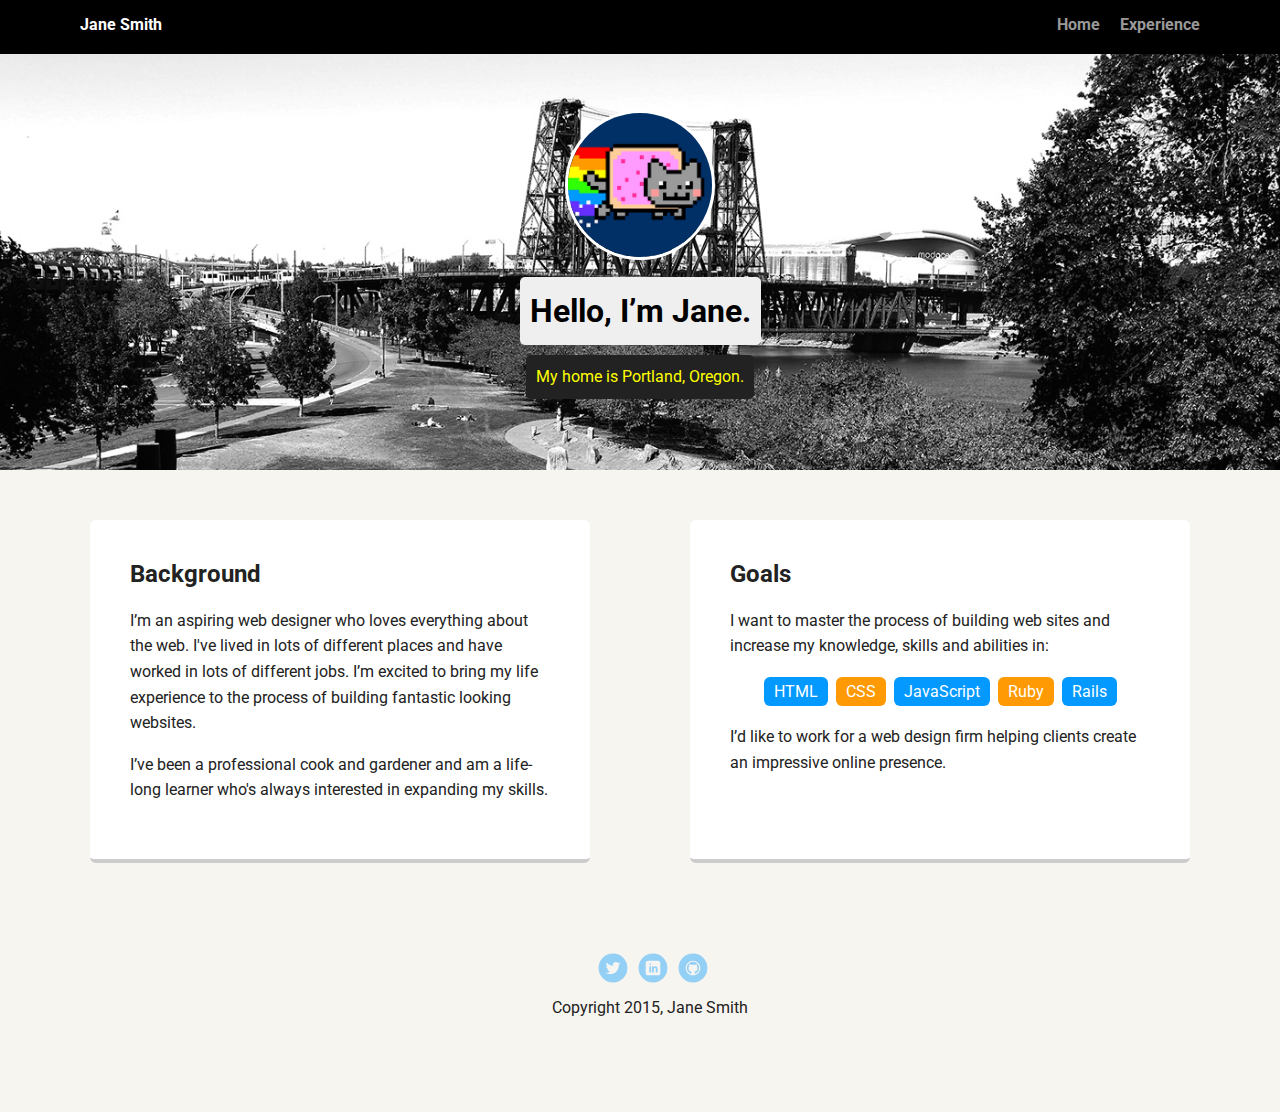
==== index.html @ 749cf706 "Added project starter files" ====
<!doctype html>
<html lang="en">
<head>
  <meta charset="utf-8">
  <title>Jane Smith's Profile</title>
  <meta name="viewport" content="width=device-width, initial-scale=1.0">
  <link rel="stylesheet" href="styles.css">
  <link href="https://fonts.googleapis.com/css?family=Muli%7CRoboto:400,300,500,700,900" rel="stylesheet"></head>
  <body>

    <div class="main-nav">
        <ul class="nav">
          <li class="name">Jane Smith</li>
          <li><a href="#">Home</a></li>
          <li><a href="#">Experience</a></li>
        </ul>
    </div>

    <header>
      <img src="images/me.png" alt="Drawing of Jane Smith" class="profile-image">
      <h1 class="tag name">Hello, I’m Jane.</h1>
      <p class="tag location">My home is Portland, Oregon.</p>
    </header>

    <main class="flex">
      <div class="card">
        <h2>Background</h2>
        <p>I’m an aspiring web designer who loves everything about the web. I've lived in lots of different places and have worked in lots of different jobs. I’m excited to bring my life experience to the process of building fantastic looking websites.</p>
        <p>I’ve been a professional cook and gardener and am a life-long learner who's always interested in expanding my skills.</p>
      </div> 

      <div class="card">
        <h2>Goals</h2>
        <p>I want to master the process of building web sites and increase my knowledge, skills and abilities in:</p>
        <ul class="skills">
          <li>HTML</li>
          <li>CSS</li>
          <li>JavaScript</li>
          <li>Ruby</li>
          <li>Rails</li>
        </ul>
        <p>I’d like to work for a web design firm helping clients create an impressive online presence.</p>
      </div> 

    </main>
    <footer>
      <ul>
        <li><a href="#" class="social twitter">Twitter</a></li>
        <li><a href="#" class="social linkedin">LinkedIn</a></li>
        <li><a href="#" class="social github">Github</a></li>
      </ul>
      <p class="copyright">Copyright 2015, Jane Smith</p>
    </footer>
  </body>
  </html>
---- styles.css ----
/* Global Layout Set-up */
* { 
  box-sizing: border-box;
}
  
body {
  margin: 0;
  padding: 0;
  text-align: center;
  font-family: 'Roboto', sans-serif;
  color: #222;
  background: #f7f5f0;
}
/* Link Styles */

a {
  text-decoration: none;
  color: #999;
}
a:hover {
  color: #6633ff;
}

/* Section Styles */

.main-nav {
  width: 100%;
  background: black;
  min-height: 30px;
  padding: 10px;
  position: fixed;
  text-align: center;
}
.nav {
  display: flex;
  justify-content: space-around;
  font-weight: 700;
  list-style-type: none;
  margin: 0 auto;
  padding: 0;
}

.nav .name {
    display: block;
    margin-right: auto;
    color: white;
}
.nav li {
  padding: 5px 10px 10px 10px;
}
.nav a {
  transition: all .5s;
}
.nav a:hover {
  color: white
}

header {
  text-align: center;
  background: url('images/portland.jpg') no-repeat top center ;
  background-size: cover;
  overflow: hidden;
  padding-top: 60px;
}
header {
  line-height: 1.5;
}
header .profile-image {
  margin-top: 50px;
  width: 150px;
  height: 150px;
  border-radius: 50%;
  border: 3px solid white;
  transition: all .5s;
}
header .profile-image:hover {
  transform: scale(1.2) rotate(5deg);
}
.tag {
  background-color: #efefef;
  color: black;
  padding: 10px;
  border-radius: 5px;
  display: table;
  margin: 10px auto;
} 
.location {
  background-color: #222;
  color: yellow;
}
.card {
  margin: 30px;
  padding: 20px 40px 40px;
  max-width: 500px;
  text-align: left;
  background: #fff;
  border-bottom: 4px solid #ccc;
  border-radius: 6px;
  transition: all .5s;
}
.card:hover {
  border-color: #ff99ff;
}

ul.skills {
  padding: 0;
  text-align: center;
}

.skills li {
  border-radius: 6px;
  display: inline-block;
  background: #ff9904;
  color: white;
  padding: 5px 10px;
  margin: 2px;
}

.skills li:nth-child(odd) {
  background: #0399ff;
}

footer {
  width: 100%;
  min-height: 30px;
  padding: 20px 0 40px 20px;
}

footer .copyright {
  top: -8px;
  font-size: .75em;
}

footer ul {
  list-style-type: none;
  margin: 0;
  padding: 0;
}

footer ul li {
  display: inline-block;
}

a.social {
  display: inline-block;
  text-indent: -9999px;
  margin-left: 5px;
  width: 30px;
  height: 30px;
  background-size: 30px 30px;
  opacity: .4;
  transition: all .5s;
}
a.twitter {
  background-image: url(images/twitter.svg);
}
a.linkedin {
  background-image: url(images/linkedin.svg);
}
a.github {
  background-image: url(images/github.svg);
}
a.social:hover {
  opacity: 1;
}
.clearfix {
  clear: both;
}

/* Styles for larger screens */
@media screen and (min-width: 720px) {
  
  .flex {
      display: -ms-flexbox;      /* TWEENER - IE 10 */
      display: flex; 
      max-width: 1200px;
      -ms-flex-pack: distribute;
      justify-content: space-around;
      margin: 0 auto;
  }

  header {
    min-height: 470px;
  }

  .nav {
    max-width: 1200px;
    padding: 0 30px;
  }


  main {
    padding-top: 20px;
  }

  main p {
    line-height: 1.6em;
  }

  footer {
    font-size: 1.3em;
    max-width: 1200px;
    margin: 40px auto;
  }

}
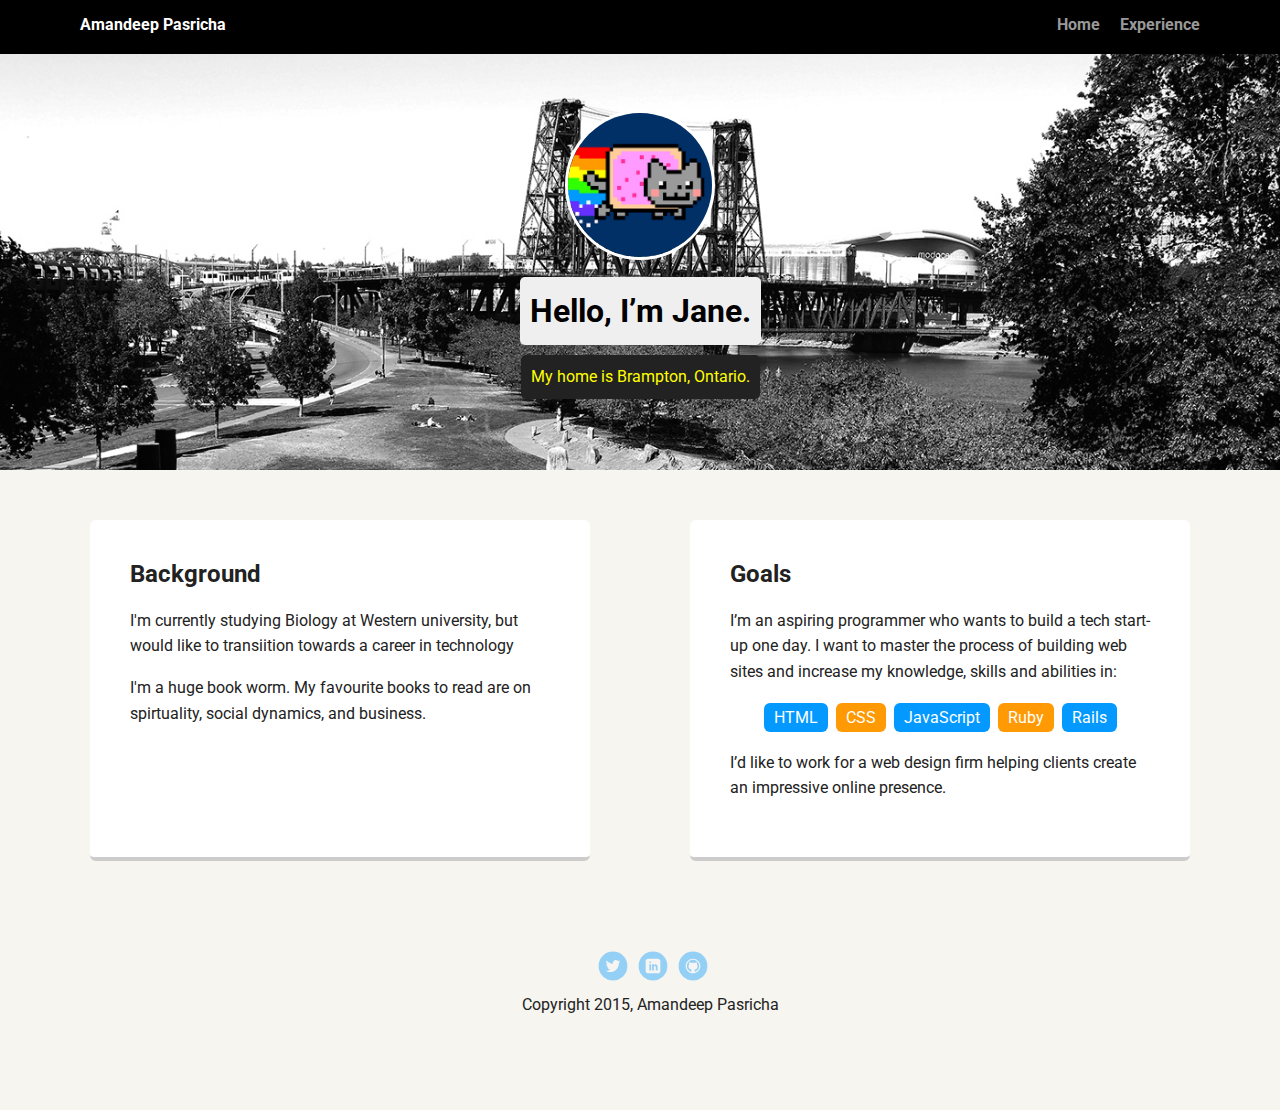
==== commit 7623c952: "Personalizing Test and Background Images" ====
--- a/index.html
+++ b/index.html
@@ -2,7 +2,7 @@
 <html lang="en">
 <head>
   <meta charset="utf-8">
-  <title>Jane Smith's Profile</title>
+  <title>Amandeep Pasricha's Profile</title>
   <meta name="viewport" content="width=device-width, initial-scale=1.0">
   <link rel="stylesheet" href="styles.css">
   <link href="https://fonts.googleapis.com/css?family=Muli%7CRoboto:400,300,500,700,900" rel="stylesheet"></head>
@@ -10,7 +10,7 @@
 
     <div class="main-nav">
         <ul class="nav">
-          <li class="name">Jane Smith</li>
+          <li class="name">Amandeep Pasricha</li>
           <li><a href="#">Home</a></li>
           <li><a href="#">Experience</a></li>
         </ul>
@@ -19,19 +19,19 @@
     <header>
       <img src="images/me.png" alt="Drawing of Jane Smith" class="profile-image">
       <h1 class="tag name">Hello, I’m Jane.</h1>
-      <p class="tag location">My home is Portland, Oregon.</p>
+      <p class="tag location">My home is Brampton, Ontario.</p>
     </header>
 
     <main class="flex">
       <div class="card">
         <h2>Background</h2>
-        <p>I’m an aspiring web designer who loves everything about the web. I've lived in lots of different places and have worked in lots of different jobs. I’m excited to bring my life experience to the process of building fantastic looking websites.</p>
-        <p>I’ve been a professional cook and gardener and am a life-long learner who's always interested in expanding my skills.</p>
+        <p>I'm currently studying Biology at Western university, but would like to transiition towards a career in technology </p>
+        <p>I'm a huge book worm. My favourite books to read are on spirtuality, social dynamics, and business.  </p>
       </div> 
 
       <div class="card">
         <h2>Goals</h2>
-        <p>I want to master the process of building web sites and increase my knowledge, skills and abilities in:</p>
+        <p>I’m an aspiring programmer who wants to build a tech start-up one day. I want to master the process of building web sites and increase my knowledge, skills and abilities in:</p>
         <ul class="skills">
           <li>HTML</li>
           <li>CSS</li>
@@ -49,7 +49,7 @@
         <li><a href="#" class="social linkedin">LinkedIn</a></li>
         <li><a href="#" class="social github">Github</a></li>
       </ul>
-      <p class="copyright">Copyright 2015, Jane Smith</p>
+      <p class="copyright">Copyright 2015, Amandeep Pasricha</p>
     </footer>
   </body>
   </html>
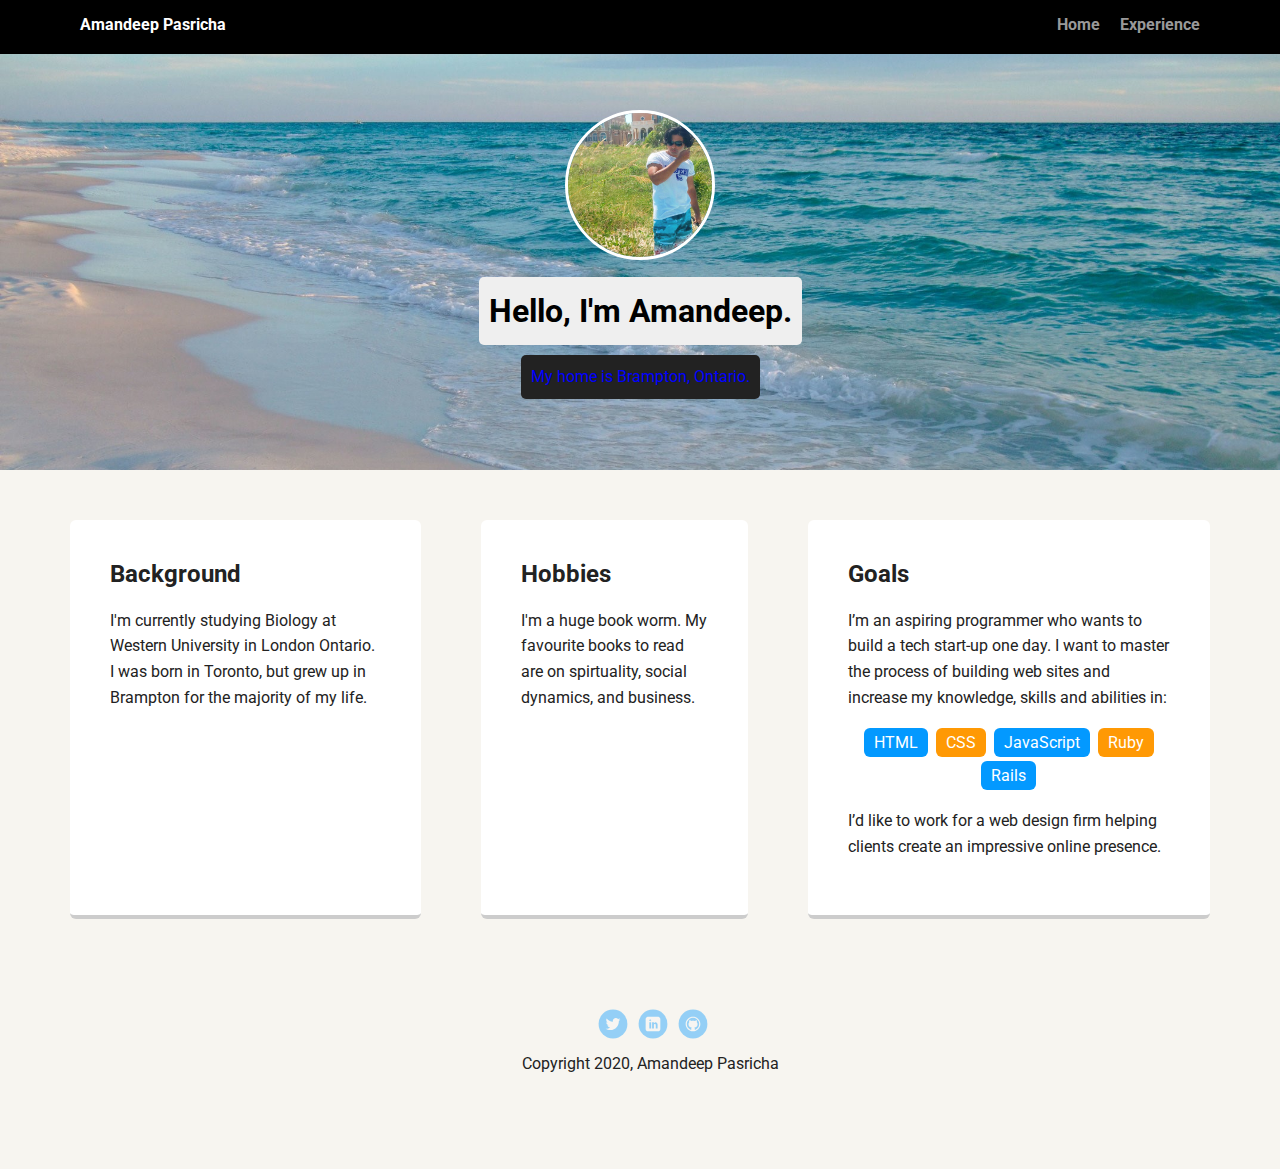
==== commit 282eabcf: "More changes" ====
--- a/index.html
+++ b/index.html
@@ -11,24 +11,27 @@
     <div class="main-nav">
         <ul class="nav">
           <li class="name">Amandeep Pasricha</li>
-          <li><a href="#">Home</a></li>
+          <li><a href="index.html">Home</a></li>
           <li><a href="#">Experience</a></li>
         </ul>
     </div>
 
     <header>
-      <img src="images/me.png" alt="Drawing of Jane Smith" class="profile-image">
-      <h1 class="tag name">Hello, I’m Jane.</h1>
+      <img src="images/profile-picture.jpg" alt="Drawing of Amandeep Pasricha" class="profile-image">
+      <h1 class="tag name">Hello, I'm Amandeep.</h1>
       <p class="tag location">My home is Brampton, Ontario.</p>
     </header>
 
     <main class="flex">
       <div class="card">
         <h2>Background</h2>
-        <p>I'm currently studying Biology at Western university, but would like to transiition towards a career in technology </p>
-        <p>I'm a huge book worm. My favourite books to read are on spirtuality, social dynamics, and business.  </p>
+        <p>I'm currently studying Biology at Western University in London Ontario. I was born in Toronto, but grew up in Brampton for the majority of my life.</p>
       </div> 
+      <div class="card">
+        <h2>Hobbies</h2>
+        <p>I'm a huge book worm. My favourite books to read are on spirtuality, social dynamics, and business.</p>
 
+      </div>
       <div class="card">
         <h2>Goals</h2>
         <p>I’m an aspiring programmer who wants to build a tech start-up one day. I want to master the process of building web sites and increase my knowledge, skills and abilities in:</p>
@@ -49,7 +52,7 @@
         <li><a href="#" class="social linkedin">LinkedIn</a></li>
         <li><a href="#" class="social github">Github</a></li>
       </ul>
-      <p class="copyright">Copyright 2015, Amandeep Pasricha</p>
+      <p class="copyright">Copyright 2020, Amandeep Pasricha</p>
     </footer>
   </body>
   </html>
--- a/styles.css
+++ b/styles.css
@@ -57,7 +57,7 @@
 
 header {
   text-align: center;
-  background: url('images/portland.jpg') no-repeat top center ;
+  background: url('images/new-background.jpg') no-repeat top center ;
   background-size: cover;
   overflow: hidden;
   padding-top: 60px;
@@ -86,7 +86,7 @@
 } 
 .location {
   background-color: #222;
-  color: yellow;
+  color: blue;
 }
 .card {
   margin: 30px;
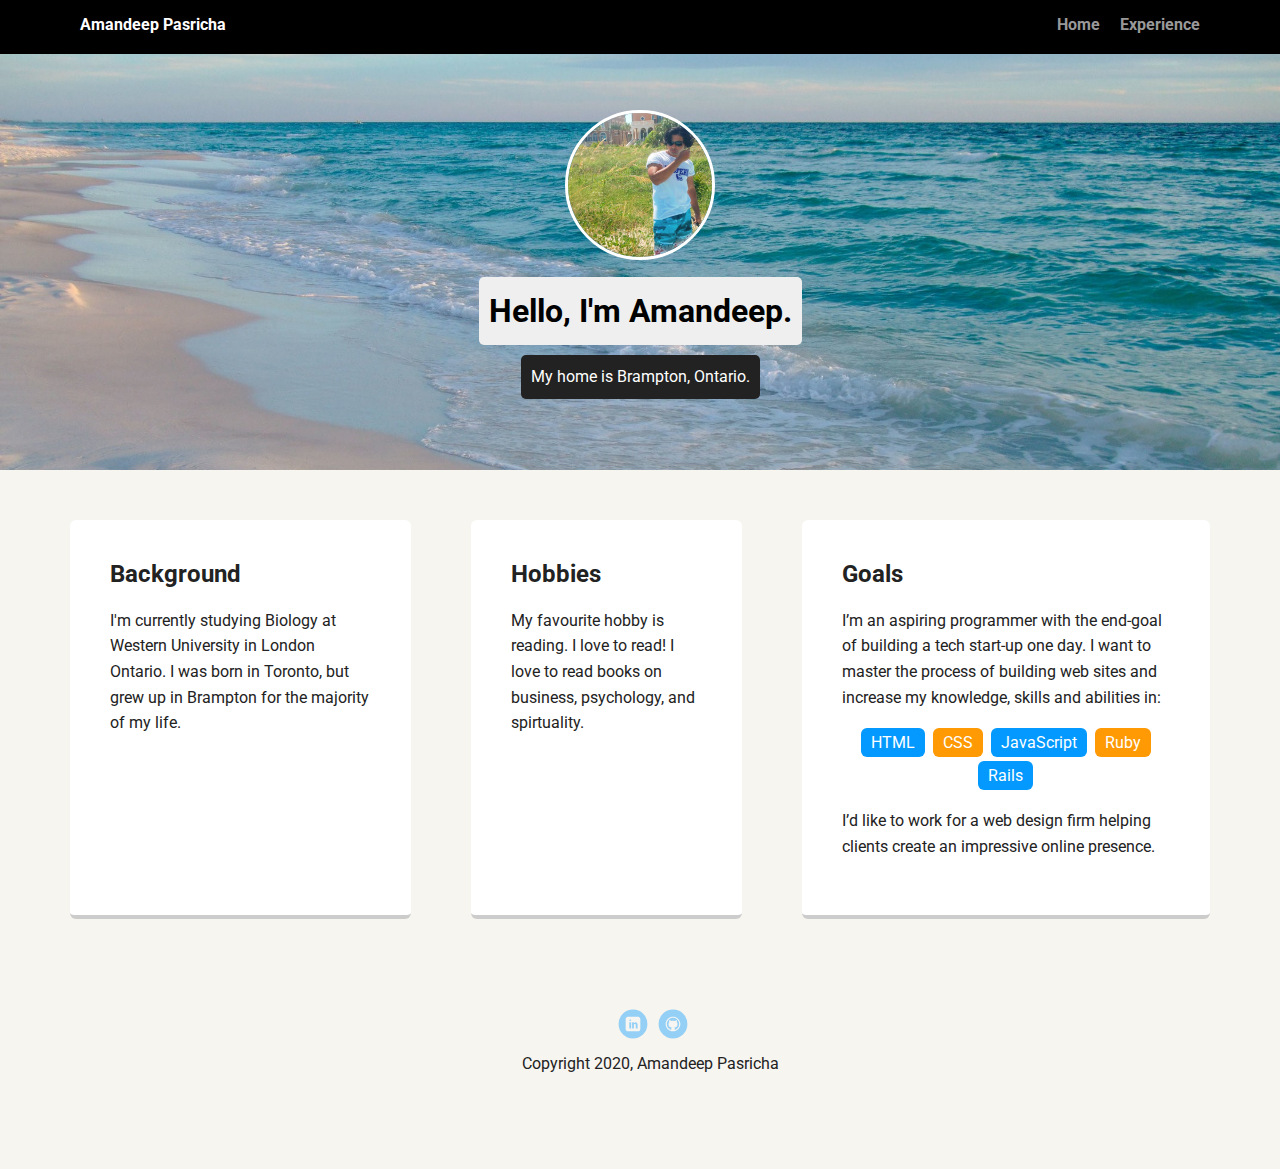
==== commit 6b0fd030: "Changes to CSS" ====
--- a/index.html
+++ b/index.html
@@ -24,17 +24,17 @@
 
     <main class="flex">
       <div class="card">
-        <h2>Background</h2>
+        <h2 class="card-title">Background</h2>
         <p>I'm currently studying Biology at Western University in London Ontario. I was born in Toronto, but grew up in Brampton for the majority of my life.</p>
       </div> 
       <div class="card">
-        <h2>Hobbies</h2>
-        <p>I'm a huge book worm. My favourite books to read are on spirtuality, social dynamics, and business.</p>
+        <h2 class="card-title">Hobbies</h2>
+        <p> My favourite hobby is reading. I love to read! I love to read books on business, psychology, and spirtuality.</p>
 
       </div>
       <div class="card">
-        <h2>Goals</h2>
-        <p>I’m an aspiring programmer who wants to build a tech start-up one day. I want to master the process of building web sites and increase my knowledge, skills and abilities in:</p>
+        <h2 class="card-title">Goals</h2>
+        <p>I’m an aspiring programmer with the end-goal of building a tech start-up one day. I want to master the process of building web sites and increase my knowledge, skills and abilities in:</p>
         <ul class="skills">
           <li>HTML</li>
           <li>CSS</li>
@@ -48,9 +48,8 @@
     </main>
     <footer>
       <ul>
-        <li><a href="#" class="social twitter">Twitter</a></li>
-        <li><a href="#" class="social linkedin">LinkedIn</a></li>
-        <li><a href="#" class="social github">Github</a></li>
+        <li><a href="https://www.linkedin.com/in/amandeeppasricha/" class="social linkedin">LinkedIn</a></li>
+        <li><a href="https://github.com/apasric4" class="social github">Github</a></li>
       </ul>
       <p class="copyright">Copyright 2020, Amandeep Pasricha</p>
     </footer>
--- a/styles.css
+++ b/styles.css
@@ -86,7 +86,7 @@
 } 
 .location {
   background-color: #222;
-  color: blue;
+  color: white;
 }
 .card {
   margin: 30px;
@@ -150,9 +150,6 @@
   background-size: 30px 30px;
   opacity: .4;
   transition: all .5s;
-}
-a.twitter {
-  background-image: url(images/twitter.svg);
 }
 a.linkedin {
   background-image: url(images/linkedin.svg);
@@ -205,3 +202,7 @@
 
 }
 
+.card-title {
+  text-align: center
+  border: 3px solid black
+}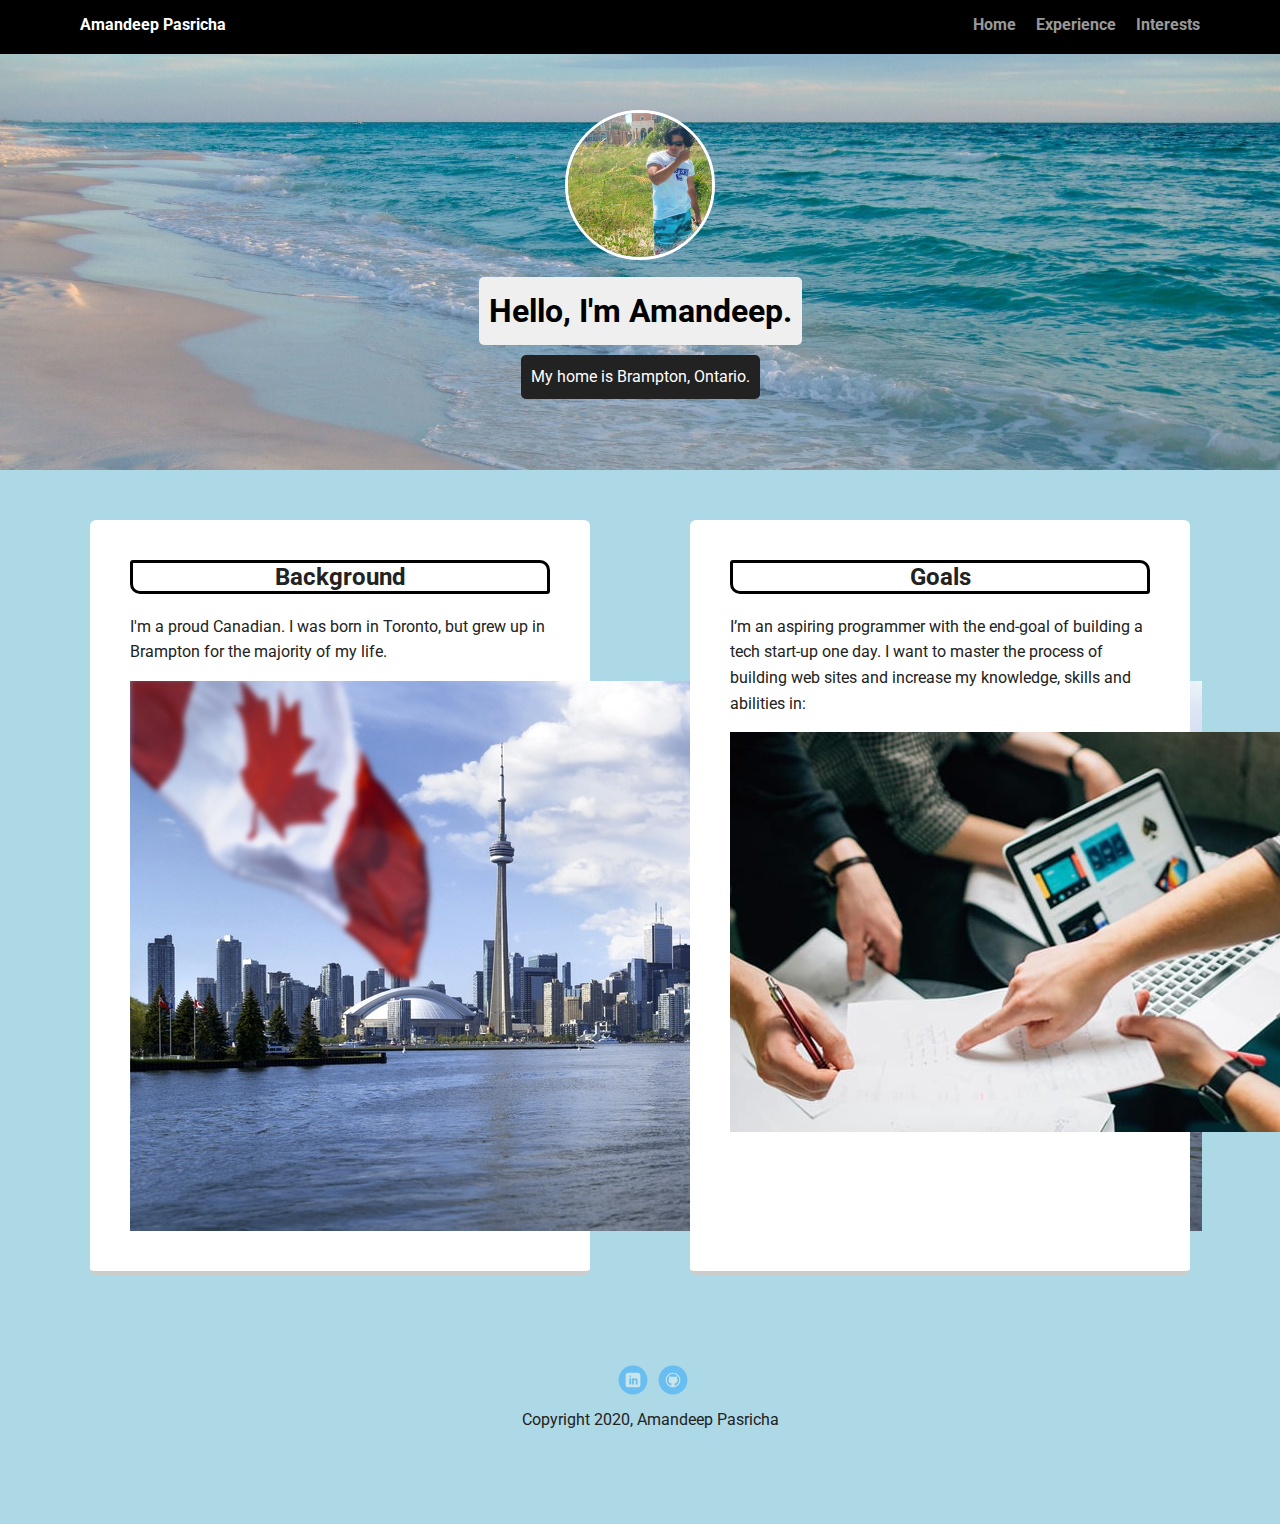
==== commit 5d267353: "More changes" ====
--- a/index.html
+++ b/index.html
@@ -13,6 +13,7 @@
           <li class="name">Amandeep Pasricha</li>
           <li><a href="index.html">Home</a></li>
           <li><a href="#">Experience</a></li>
+          <li><a href="#">Interests</a></li>
         </ul>
     </div>
 
@@ -25,24 +26,14 @@
     <main class="flex">
       <div class="card">
         <h2 class="card-title">Background</h2>
-        <p>I'm currently studying Biology at Western University in London Ontario. I was born in Toronto, but grew up in Brampton for the majority of my life.</p>
+        <p>I'm a proud Canadian. I was born in Toronto, but grew up in Brampton for the majority of my life.</p>
+        <img src="images/canada.jpg" alt="picture of my university" class="uwo">
       </div> 
-      <div class="card">
-        <h2 class="card-title">Hobbies</h2>
-        <p> My favourite hobby is reading. I love to read! I love to read books on business, psychology, and spirtuality.</p>
-
-      </div>
+     
       <div class="card">
         <h2 class="card-title">Goals</h2>
         <p>I’m an aspiring programmer with the end-goal of building a tech start-up one day. I want to master the process of building web sites and increase my knowledge, skills and abilities in:</p>
-        <ul class="skills">
-          <li>HTML</li>
-          <li>CSS</li>
-          <li>JavaScript</li>
-          <li>Ruby</li>
-          <li>Rails</li>
-        </ul>
-        <p>I’d like to work for a web design firm helping clients create an impressive online presence.</p>
+        <img src="images/tech-startup.jpg" alt="tech workers">
       </div> 
 
     </main>
--- a/styles.css
+++ b/styles.css
@@ -9,7 +9,7 @@
   text-align: center;
   font-family: 'Roboto', sans-serif;
   color: #222;
-  background: #f7f5f0;
+  background: lightblue;
 }
 /* Link Styles */
 
@@ -74,7 +74,7 @@
   transition: all .5s;
 }
 header .profile-image:hover {
-  transform: scale(1.2) rotate(5deg);
+  transform: scale(1.6) rotate(15deg);
 }
 .tag {
   background-color: #efefef;
@@ -203,6 +203,12 @@
 }
 
 .card-title {
-  text-align: center
-  border: 3px solid black
+  text-align: center;
+  border: 3px solid black;
+  border-radius: 3px 10px;
+}
+.uwo{
+  display: block;
+  margin-left: auto;
+  margin-right: auto;
 }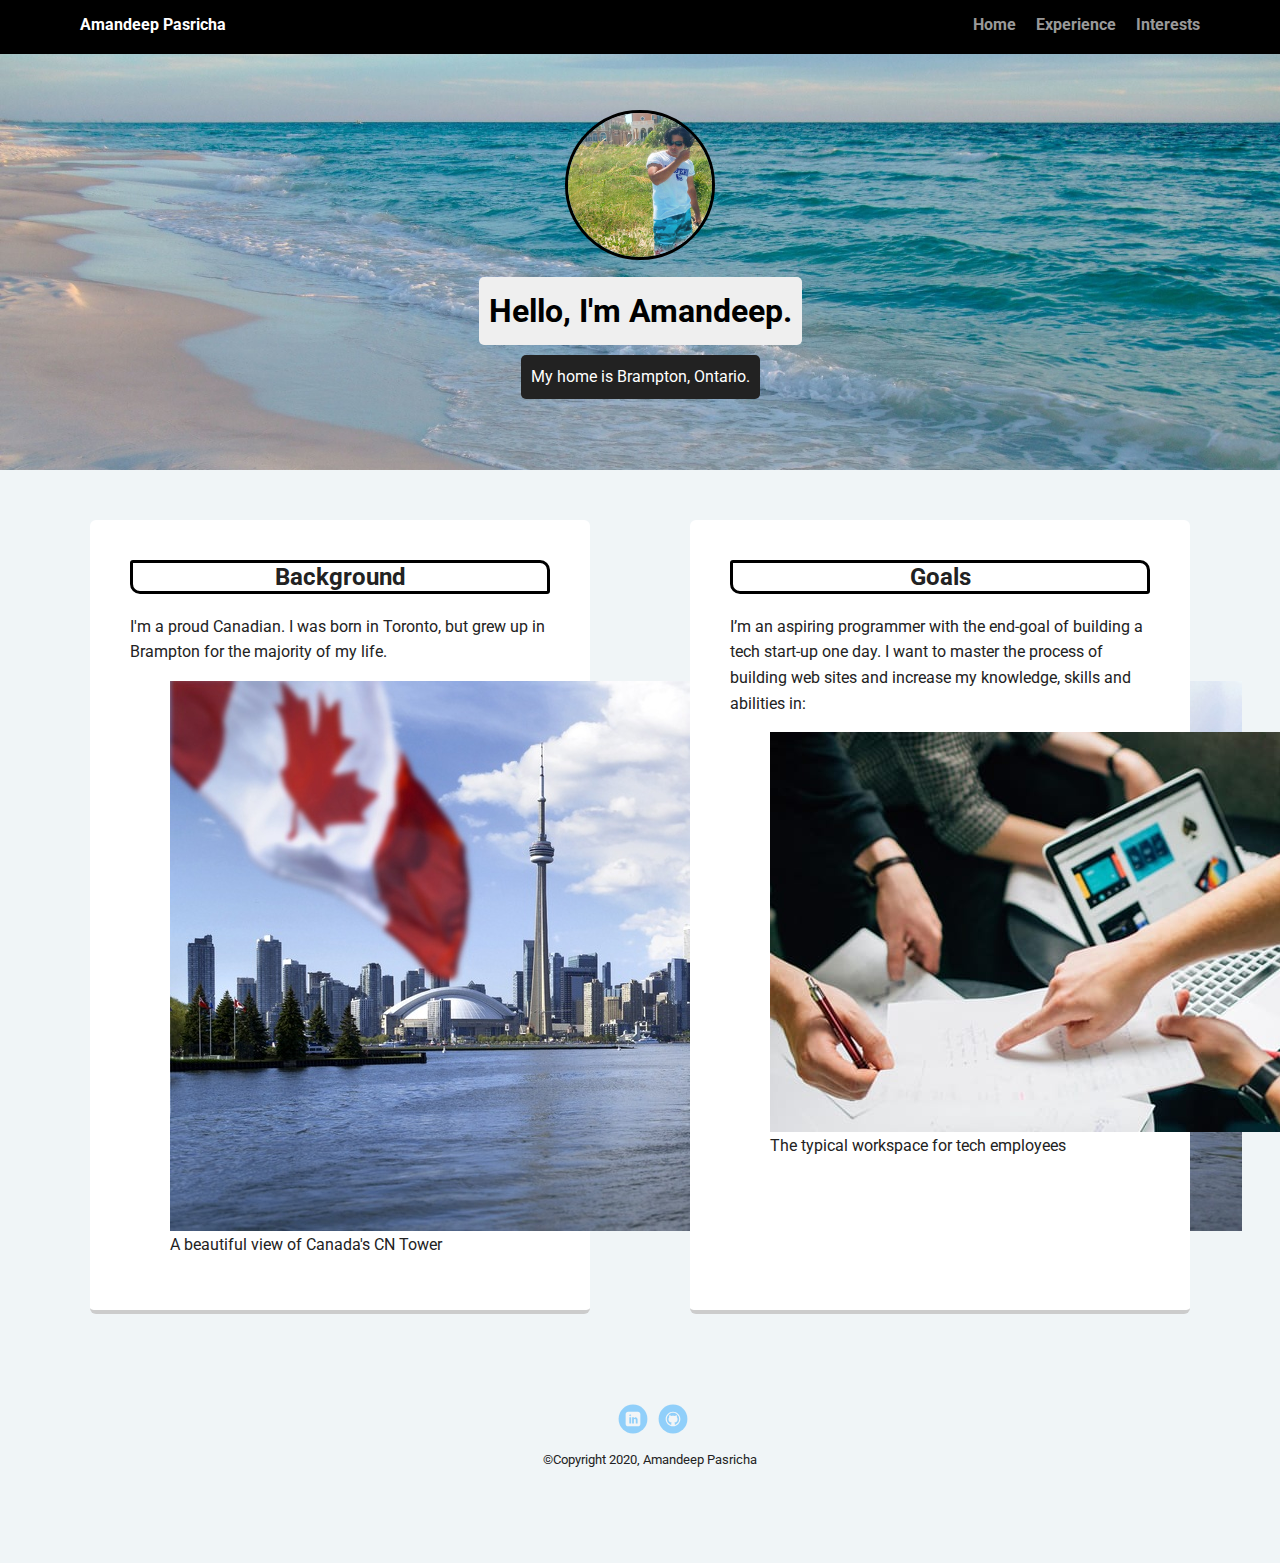
==== commit 02f091db: "More change" ====
--- a/index.html
+++ b/index.html
@@ -4,7 +4,7 @@
   <meta charset="utf-8">
   <title>Amandeep Pasricha's Profile</title>
   <meta name="viewport" content="width=device-width, initial-scale=1.0">
-  <link rel="stylesheet" href="styles.css">
+  <link rel="stylesheet" href="css/styles.css">
   <link href="https://fonts.googleapis.com/css?family=Muli%7CRoboto:400,300,500,700,900" rel="stylesheet"></head>
   <body>
 
@@ -12,8 +12,8 @@
         <ul class="nav">
           <li class="name">Amandeep Pasricha</li>
           <li><a href="index.html">Home</a></li>
-          <li><a href="#">Experience</a></li>
-          <li><a href="#">Interests</a></li>
+          <li><a href="experience.html">Experience</a></li>
+          <li><a href="interests.html">Interests</a></li>
         </ul>
     </div>
 
@@ -27,13 +27,19 @@
       <div class="card">
         <h2 class="card-title">Background</h2>
         <p>I'm a proud Canadian. I was born in Toronto, but grew up in Brampton for the majority of my life.</p>
-        <img src="images/canada.jpg" alt="picture of my university" class="uwo">
+        <figure>
+          <img src="images/canada.jpg" alt="Toronto" class="Toronto">
+          <figcaption>A beautiful view of Canada's CN Tower</figcaption>
+        </figure>
       </div> 
      
       <div class="card">
         <h2 class="card-title">Goals</h2>
         <p>I’m an aspiring programmer with the end-goal of building a tech start-up one day. I want to master the process of building web sites and increase my knowledge, skills and abilities in:</p>
-        <img src="images/tech-startup.jpg" alt="tech workers">
+        <figure>
+          <img src="images/tech-startup.jpg" alt="tech workers">
+          <figcaption>The typical workspace for tech employees</figcaption>
+        </figure>
       </div> 
 
     </main>
@@ -42,7 +48,7 @@
         <li><a href="https://www.linkedin.com/in/amandeeppasricha/" class="social linkedin">LinkedIn</a></li>
         <li><a href="https://github.com/apasric4" class="social github">Github</a></li>
       </ul>
-      <p class="copyright">Copyright 2020, Amandeep Pasricha</p>
+      <p class="copyright"><small>&copy;Copyright 2020, Amandeep Pasricha</small></p>
     </footer>
   </body>
   </html>
--- a/css/styles.css
+++ b/css/styles.css
@@ -0,0 +1,215 @@
+/* Global Layout Set-up */
+* { 
+  box-sizing: border-box;
+}
+  
+body {
+  margin: 0;
+  padding: 0;
+  text-align: center;
+  font-family: 'Roboto', sans-serif;
+  color: #222;
+  background: #f0f5f7;
+}
+/* Link Styles */
+
+a {
+  text-decoration: none;
+  color: #999;
+}
+a:hover {
+  color: #6633ff;
+}
+
+/* Section Styles */
+
+.main-nav {
+  width: 100%;
+  background: black;
+  min-height: 30px;
+  padding: 10px;
+  position: fixed;
+  text-align: center;
+}
+.nav {
+  display: flex;
+  justify-content: space-around;
+  font-weight: 700;
+  list-style-type: none;
+  margin: 0 auto;
+  padding: 0;
+}
+
+.nav .name {
+    display: block;
+    margin-right: auto;
+    color: white;
+}
+.nav li {
+  padding: 5px 10px 10px 10px;
+}
+.nav a {
+  transition: all .5s;
+}
+.nav a:hover {
+  color: white
+}
+
+header {
+  text-align: center;
+  background: url('../images/new-background.jpg') no-repeat top center ;
+  background-size: cover;
+  overflow: hidden;
+  padding-top: 60px;
+}
+header {
+  line-height: 1.5;
+}
+header .profile-image {
+  margin-top: 50px;
+  width: 150px;
+  height: 150px;
+  border-radius: 50%;
+  border: 3px solid black;
+  transition: all .5s;
+}
+header .profile-image:hover {
+  transform: scale(1.6) rotate(360deg);
+}
+.tag {
+  background-color: #efefef;
+  color: black;
+  padding: 10px;
+  border-radius: 5px;
+  display: table;
+  margin: 10px auto;
+} 
+.location {
+  background-color: #222;
+  color: white;
+}
+.card {
+  margin: 30px;
+  padding: 20px 40px 40px;
+  max-width: 500px;
+  text-align: left;
+  background: #fff;
+  border-bottom: 4px solid #ccc;
+  border-radius: 6px;
+  transition: all .5s;
+}
+.card:hover {
+  border-color: #ff99ff;
+}
+
+ul.skills {
+  padding: 0;
+  text-align: center;
+}
+
+.skills li {
+  border-radius: 6px;
+  display: inline-block;
+  background: #ff9904;
+  color: white;
+  padding: 5px 10px;
+  margin: 2px;
+}
+
+.skills li:nth-child(odd) {
+  background: #0399ff;
+}
+
+footer {
+  width: 100%;
+  min-height: 30px;
+  padding: 20px 0 40px 20px;
+}
+
+footer .copyright {
+  top: -8px;
+  font-size: .75em;
+}
+
+footer ul {
+  list-style-type: none;
+  margin: 0;
+  padding: 0;
+}
+
+footer ul li {
+  display: inline-block;
+}
+
+a.social {
+  display: inline-block;
+  text-indent: -9999px;
+  margin-left: 5px;
+  width: 30px;
+  height: 30px;
+  background-size: 30px 30px;
+  opacity: .4;
+  transition: all .5s;
+}
+a.linkedin {
+  background-image: url(../images/linkedin.svg);
+}
+a.github {
+  background-image: url(../images/github.svg);
+}
+a.social:hover {
+  opacity: 1;
+}
+.clearfix {
+  clear: both;
+}
+
+/* Styles for larger screens */
+@media screen and (min-width: 720px) {
+  
+  .flex {
+      display: -ms-flexbox;      /* TWEENER - IE 10 */
+      display: flex; 
+      max-width: 1200px;
+      -ms-flex-pack: distribute;
+      justify-content: space-around;
+      margin: 0 auto;
+  }
+
+  header {
+    min-height: 470px;
+  }
+
+  .nav {
+    max-width: 1200px;
+    padding: 0 30px;
+  }
+
+
+  main {
+    padding-top: 20px;
+  }
+
+  main p {
+    line-height: 1.6em;
+  }
+
+  footer {
+    font-size: 1.3em;
+    max-width: 1200px;
+    margin: 40px auto;
+  }
+
+}
+
+.card-title {
+  text-align: center;
+  border: 3px solid black;
+  border-radius: 3px 10px;
+
+}
+.uwo{
+  display: block;
+  margin-left: auto;
+  margin-right: auto;
+}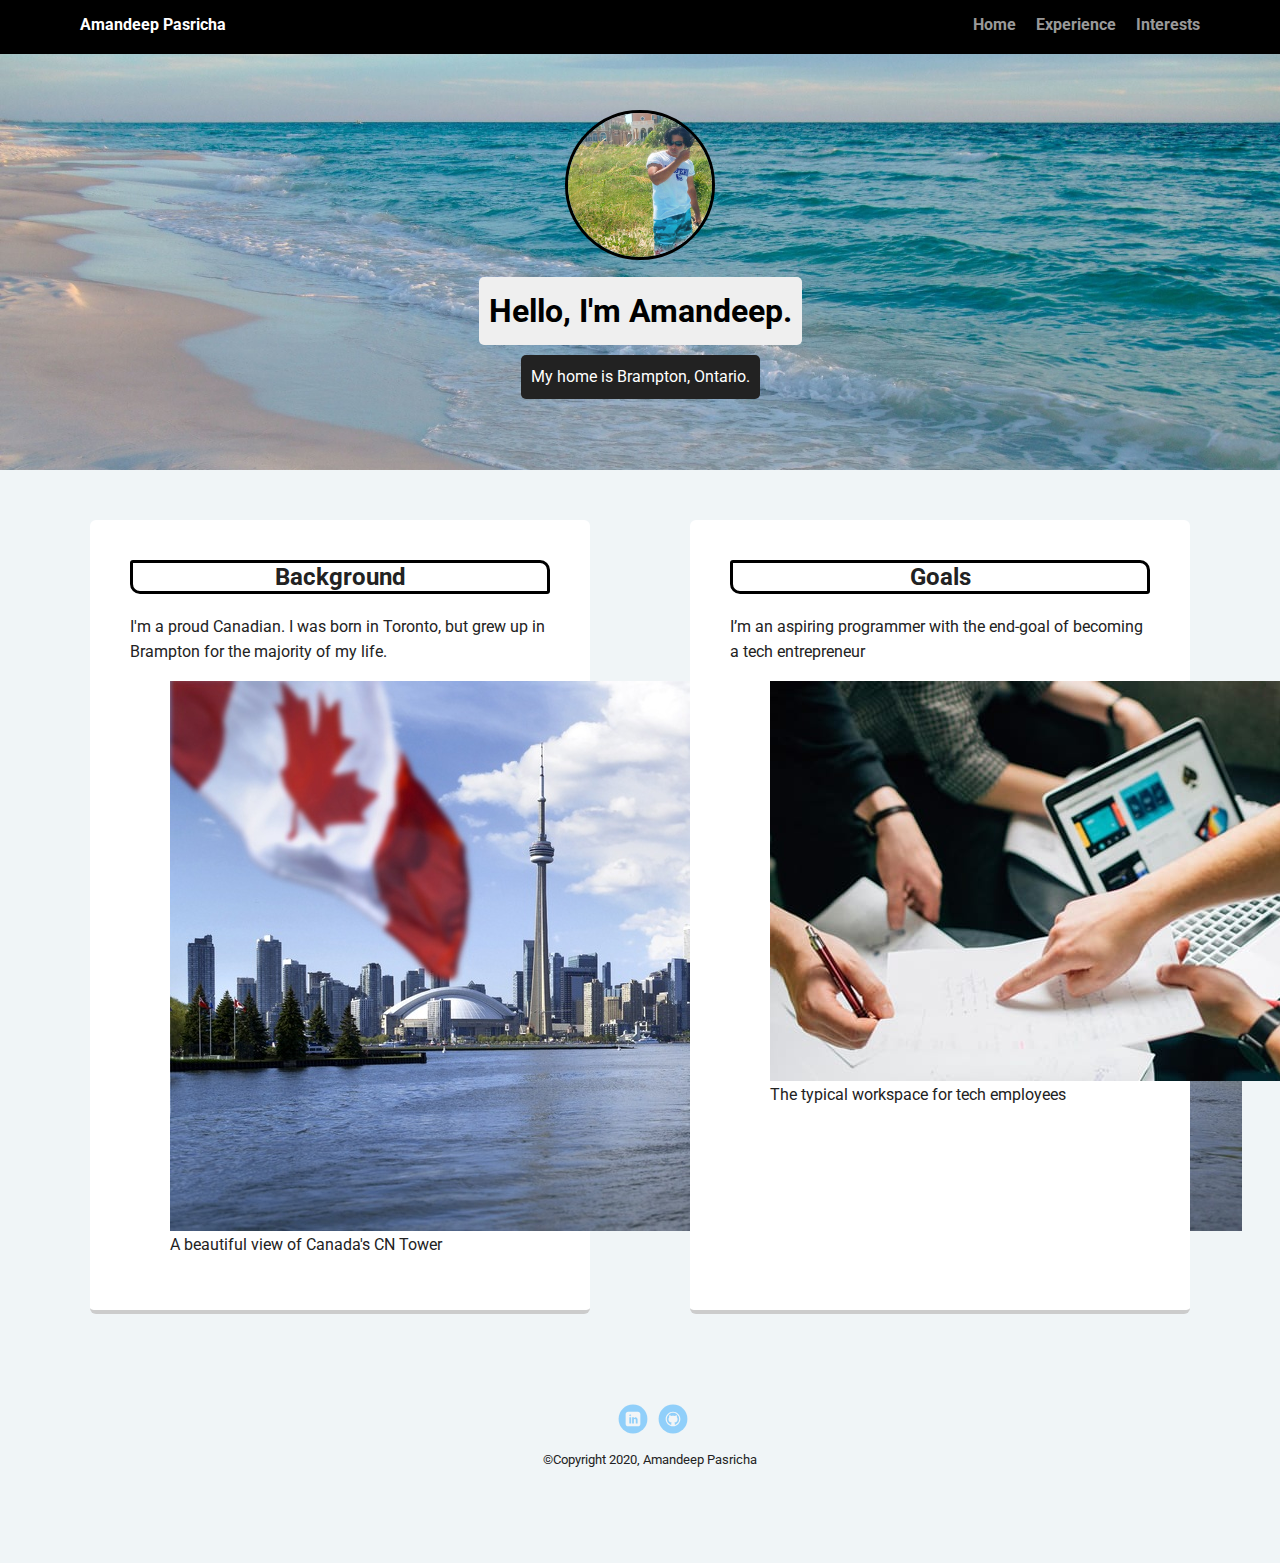
==== commit 00cb2981: "More changes" ====
--- a/index.html
+++ b/index.html
@@ -35,7 +35,7 @@
      
       <div class="card">
         <h2 class="card-title">Goals</h2>
-        <p>I’m an aspiring programmer with the end-goal of building a tech start-up one day. I want to master the process of building web sites and increase my knowledge, skills and abilities in:</p>
+        <p>I’m an aspiring programmer with the end-goal of becoming a tech entrepreneur</p>
         <figure>
           <img src="images/tech-startup.jpg" alt="tech workers">
           <figcaption>The typical workspace for tech employees</figcaption>
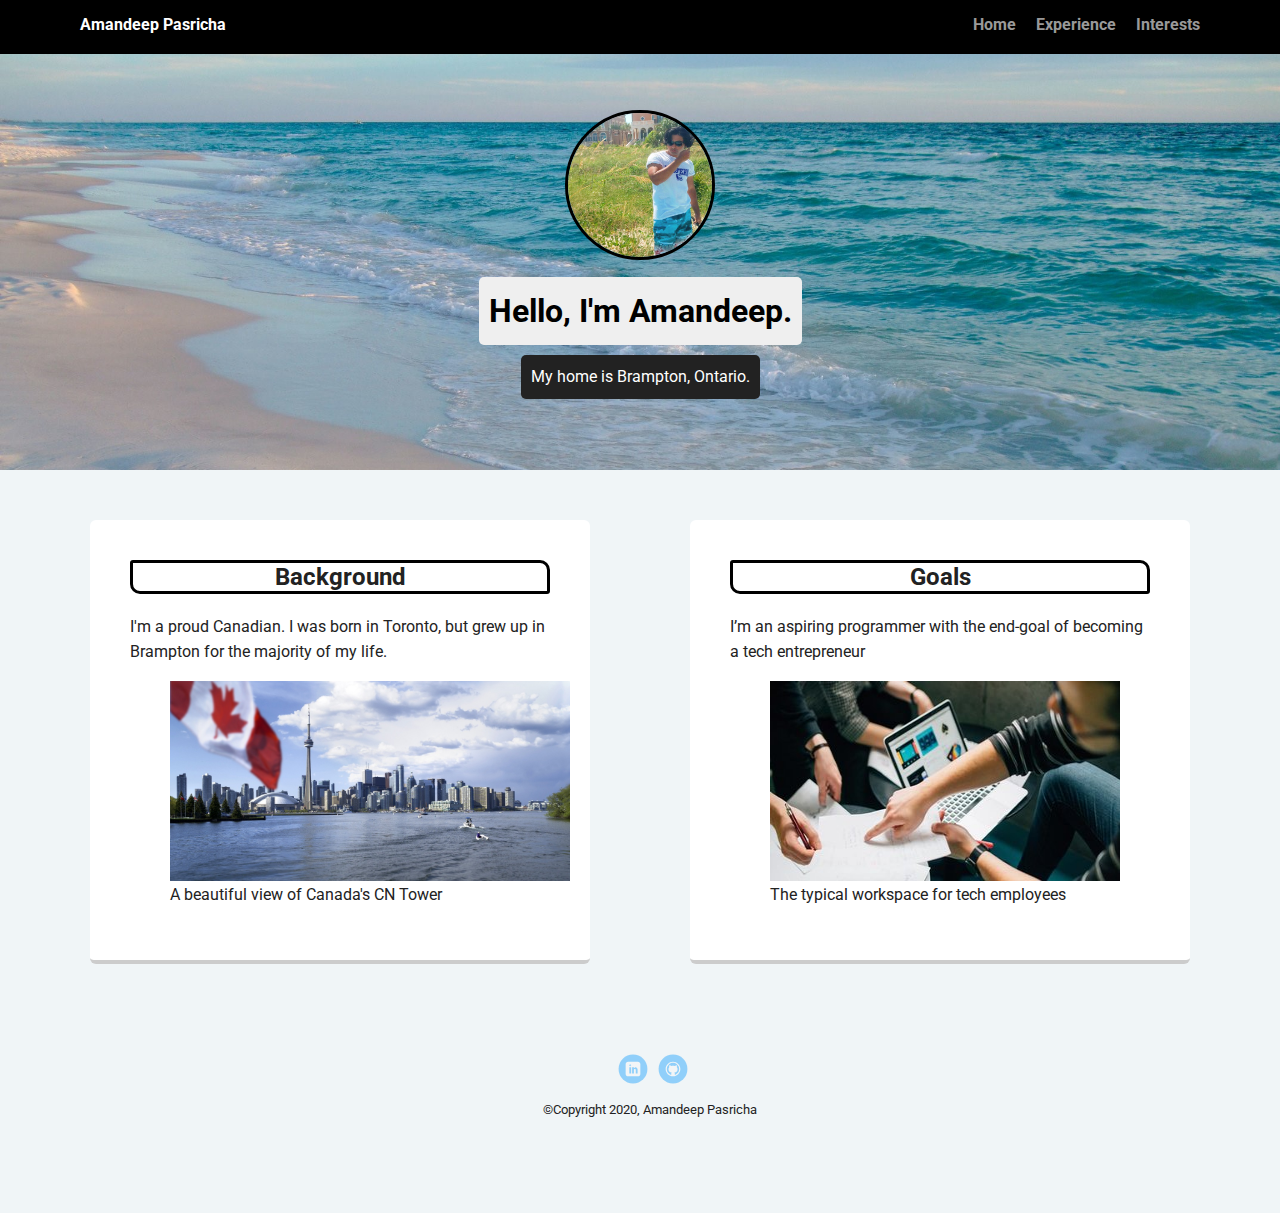
==== commit 716d4910: "Final Changes" ====
--- a/index.html
+++ b/index.html
@@ -7,18 +7,17 @@
   <link rel="stylesheet" href="css/styles.css">
   <link href="https://fonts.googleapis.com/css?family=Muli%7CRoboto:400,300,500,700,900" rel="stylesheet"></head>
   <body>
-
     <div class="main-nav">
-        <ul class="nav">
-          <li class="name">Amandeep Pasricha</li>
-          <li><a href="index.html">Home</a></li>
-          <li><a href="experience.html">Experience</a></li>
-          <li><a href="interests.html">Interests</a></li>
-        </ul>
+      <ul class="nav">
+        <li class="name">Amandeep Pasricha</li>
+        <li><a href="index.html">Home</a></li>
+        <li><a href="experience.html">Experience</a></li>
+        <li><a href="interests.html">Interests</a></li>
+      </ul>
     </div>
 
     <header>
-      <img src="images/profile-picture.jpg" alt="Drawing of Amandeep Pasricha" class="profile-image">
+      <img src="images/profile-picture.jpg" alt="Profile Picture for Amandeep Pasricha" class="profile-image">
       <h1 class="tag name">Hello, I'm Amandeep.</h1>
       <p class="tag location">My home is Brampton, Ontario.</p>
     </header>
@@ -28,7 +27,7 @@
         <h2 class="card-title">Background</h2>
         <p>I'm a proud Canadian. I was born in Toronto, but grew up in Brampton for the majority of my life.</p>
         <figure>
-          <img src="images/canada.jpg" alt="Toronto" class="Toronto">
+          <img src="images/canada.jpg" alt="Toronto" class="toronto">
           <figcaption>A beautiful view of Canada's CN Tower</figcaption>
         </figure>
       </div> 
@@ -37,12 +36,12 @@
         <h2 class="card-title">Goals</h2>
         <p>I’m an aspiring programmer with the end-goal of becoming a tech entrepreneur</p>
         <figure>
-          <img src="images/tech-startup.jpg" alt="tech workers">
+          <img src="images/tech-startup.jpg" alt="tech employees" class="tech-workers">
           <figcaption>The typical workspace for tech employees</figcaption>
         </figure>
       </div> 
+    </main>
 
-    </main>
     <footer>
       <ul>
         <li><a href="https://www.linkedin.com/in/amandeeppasricha/" class="social linkedin">LinkedIn</a></li>
@@ -51,4 +50,4 @@
       <p class="copyright"><small>&copy;Copyright 2020, Amandeep Pasricha</small></p>
     </footer>
   </body>
-  </html>
+</html>
--- a/css/styles.css
+++ b/css/styles.css
@@ -208,8 +208,18 @@
   border-radius: 3px 10px;
 
 }
-.uwo{
-  display: block;
-  margin-left: auto;
-  margin-right: auto;
+
+.toronto {
+  width: 400px;
+  height: 200px;
+}
+
+.tech-workers{
+  width: 350px;
+  height: 200px;
+}
+
+.interest-pics {
+  width: 350px;
+  height: 200px;
 }